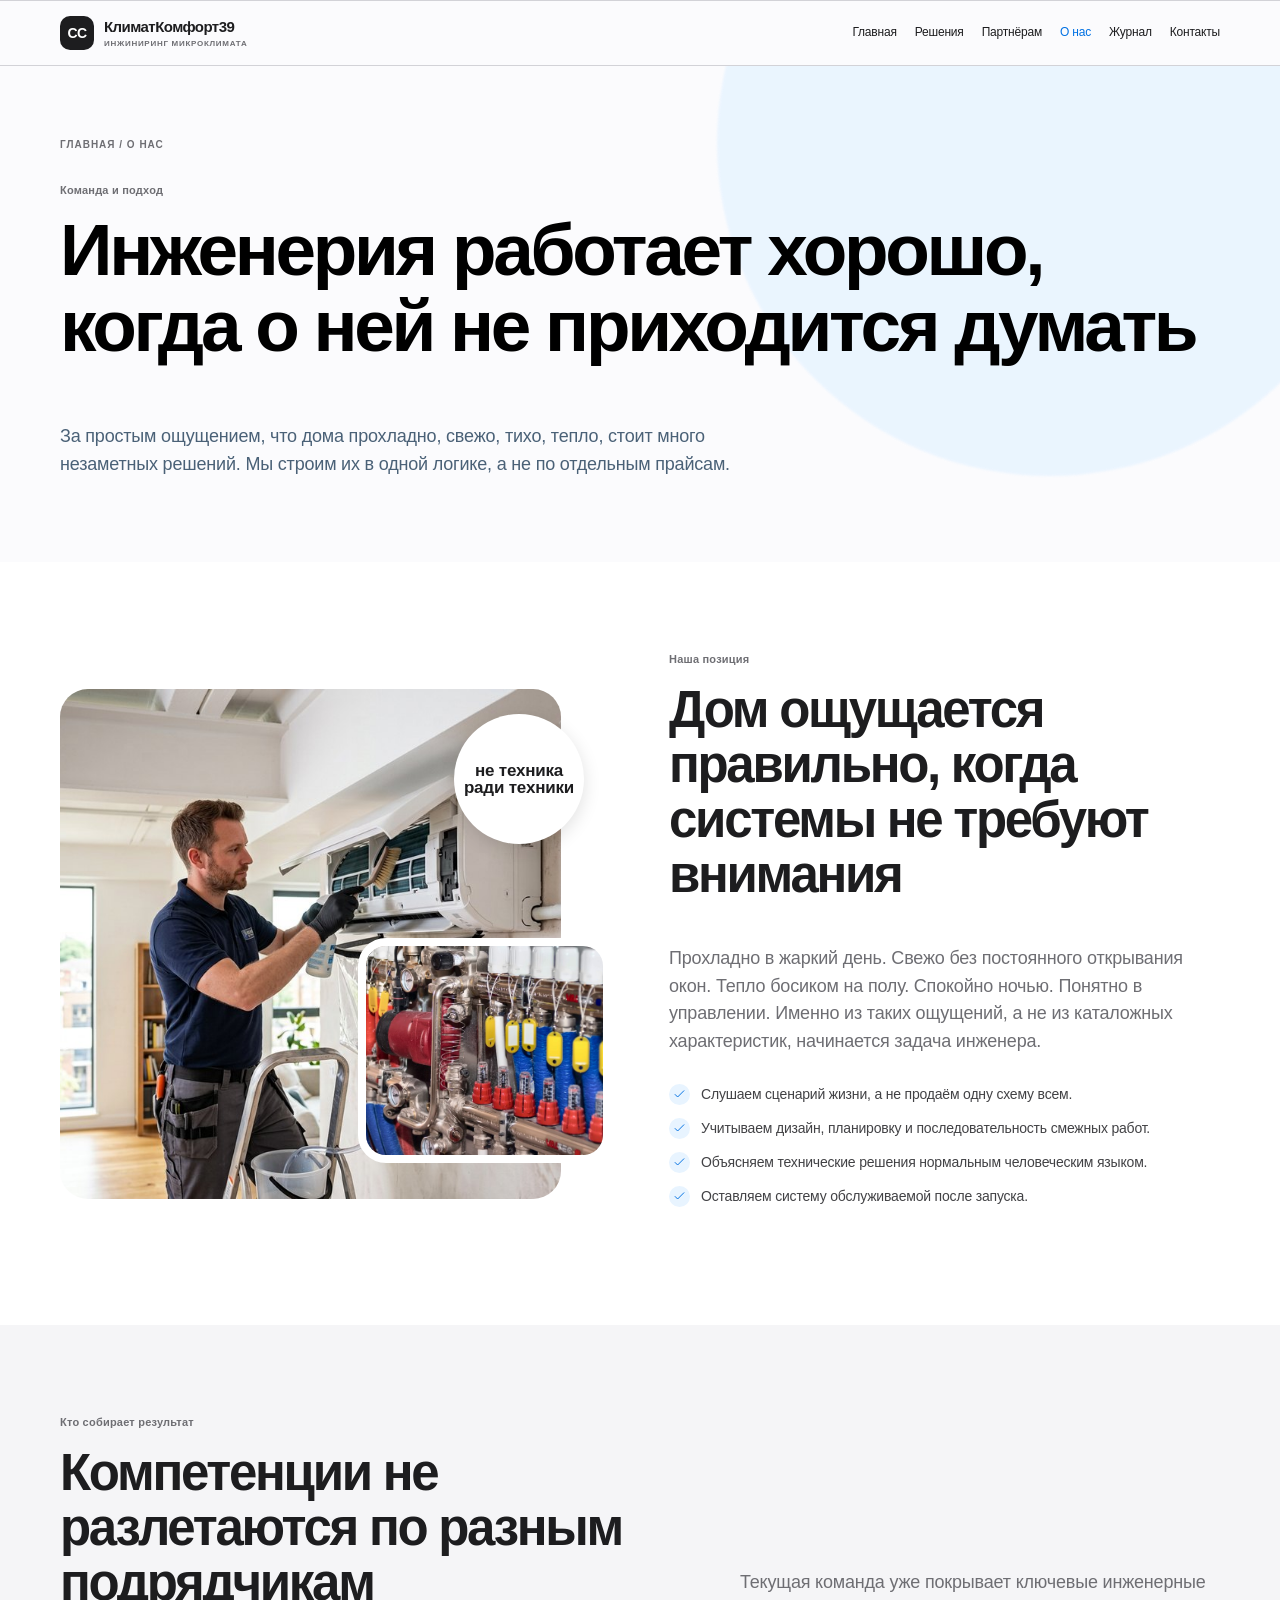
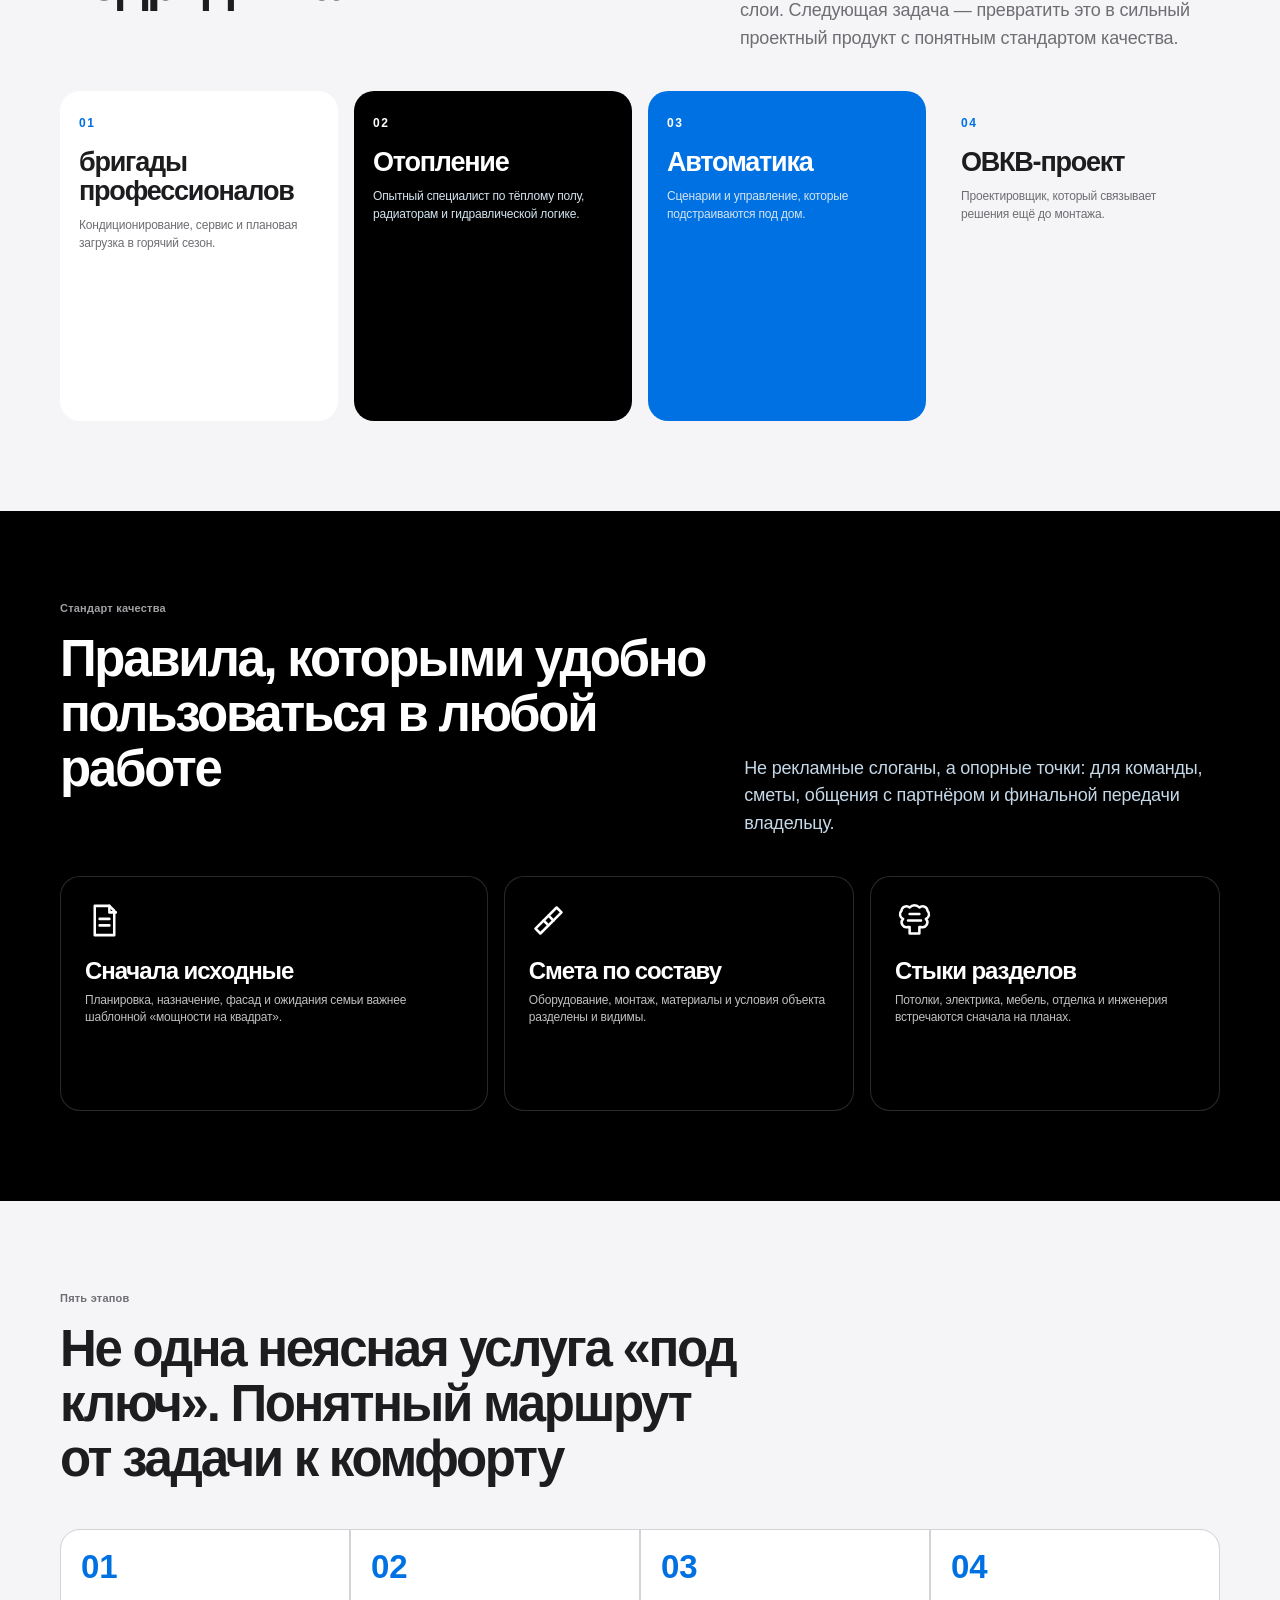
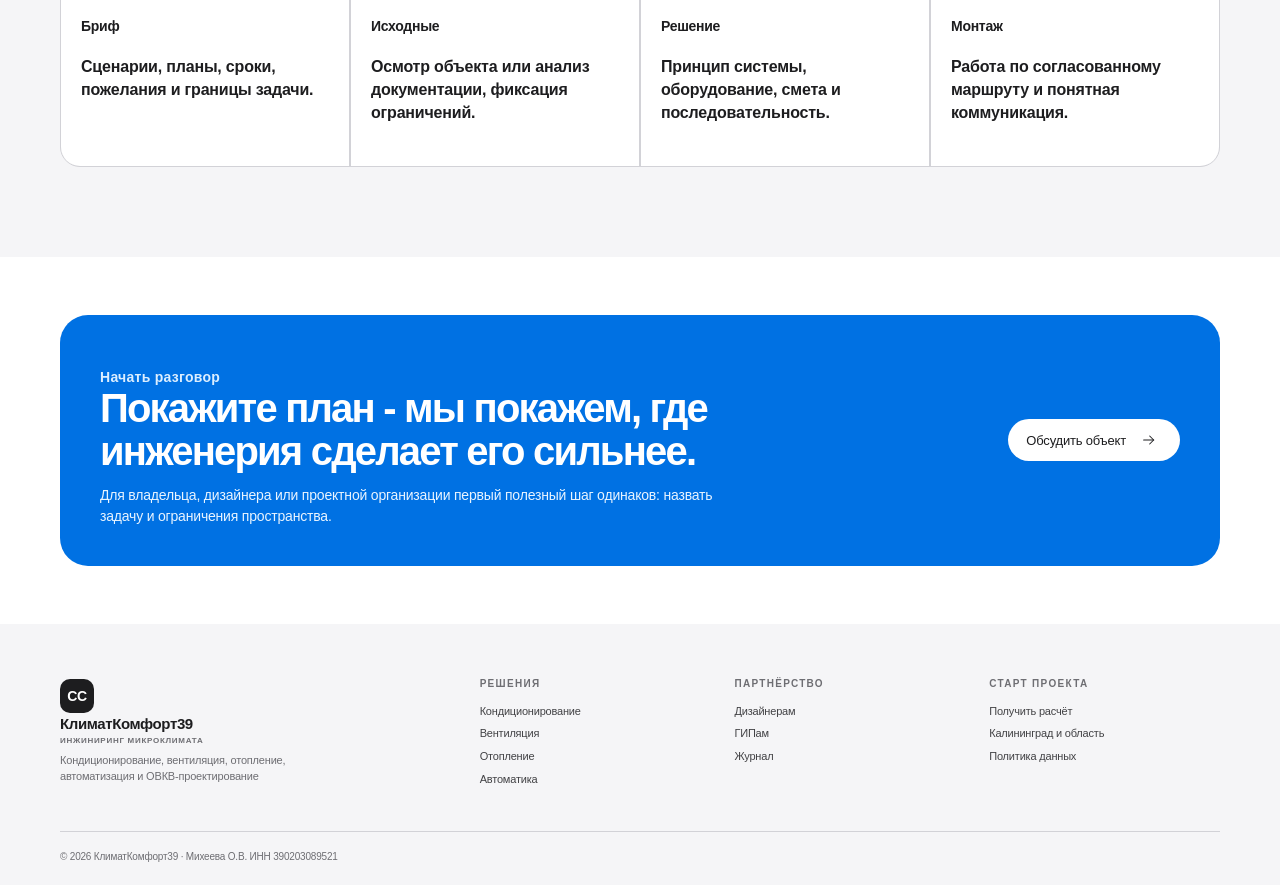
==== about.html @ 6a5a5c06 "Add files via upload" ====
<!doctype html><html lang="ru"><head><meta charset="utf-8"><meta name="viewport" content="width=device-width,initial-scale=1"><meta name="description" content="Команда по кондиционированию, вентиляции, отоплению, автоматике и ОВКВ в Калининграде."><meta name="theme-color" content="#000000"><title>О компании | КлиматКомфорт39</title><style>
:root{--navy:#071d33;--blue:#1956d7;--cyan:#97e9ff;--pink:#ff7462;--lime:#d8ff67;--cream:#fff9ef;--paper:#f2f5f8;--ink:#102b43;--muted:#52677a;--line:rgba(16,43,67,.15);--white:#fff;--shadow:0 22px 62px rgba(7,29,51,.18);--serif:Georgia,"Times New Roman",serif;--sans:Arial,Helvetica,sans-serif}
*{box-sizing:border-box}html{scroll-behavior:smooth}body{margin:0;background:var(--paper);color:var(--ink);font-family:var(--sans);font-size:16px;line-height:1.45}img{max-width:100%;display:block}a{color:inherit;text-decoration:none}button,input,textarea,select{font:inherit}.wrap{width:min(1160px,calc(100% - 36px));margin:auto}.skip{position:absolute;left:-999px}.skip:focus{left:20px;top:20px;background:#fff;padding:10px;z-index:99}.topline{height:9px;background:linear-gradient(90deg,var(--pink),#faad53 24%,var(--lime) 48%,var(--cyan) 72%,#6f72ff)}
.header{background:rgba(255,249,239,.96);border-bottom:1px solid var(--line);position:sticky;top:0;z-index:30}.nav{min-height:76px;display:flex;align-items:center;justify-content:space-between;gap:22px}.logo{display:flex;align-items:center;gap:10px;font-weight:900;letter-spacing:-.06em}.logo-mark{display:grid;place-items:center;width:38px;height:38px;border-radius:10px;background:var(--navy);box-shadow:inset -8px -8px 0 var(--pink);color:var(--cream);font-family:var(--serif);font-size:18px}.logo-text{font-size:17px}.logo-text small{display:block;color:var(--blue);font-size:9px;letter-spacing:.15em;text-transform:uppercase}.menu{display:flex;align-items:center;gap:18px}.menu a{font-size:12px;font-weight:800;color:#2c4760}.menu a.active{color:var(--blue);text-decoration:underline 3px var(--pink);text-underline-offset:8px}.menu a:hover{color:var(--pink)}.menu-btn{display:none;border:1px solid var(--line);background:#fff;border-radius:9px;padding:8px 10px}.mobile-menu{display:none}
.btn{display:inline-flex;align-items:center;gap:10px;padding:14px 19px;border:0;border-radius:999px;background:var(--navy);color:#fff;font-size:13px;font-weight:800;line-height:1;box-shadow:0 7px 0 rgba(7,29,51,.12);transition:.18s transform,.18s box-shadow;cursor:pointer}.btn:hover{transform:translateY(-3px);box-shadow:0 11px 0 rgba(7,29,51,.1)}.btn.pink{background:var(--pink);color:#3e1c28}.btn.lime{background:var(--lime);color:#183126}.btn.white{background:#fff;color:var(--navy)}.btn.line{border:1px solid currentColor;background:transparent;box-shadow:none}.btn .ico{width:16px!important;height:16px!important}.ico{width:26px!important;height:26px!important;min-width:26px!important;max-width:26px!important;max-height:26px!important;display:inline-block!important;vertical-align:middle!important;fill:none;stroke:currentColor;stroke-width:1.8;stroke-linecap:round;stroke-linejoin:round}.eyebrow{display:flex;align-items:center;gap:9px;margin:0 0 14px;color:var(--blue);font-size:10px;font-weight:900;letter-spacing:.16em;text-transform:uppercase}.eyebrow:before{content:"";width:24px;height:3px;border-radius:2px;background:var(--pink)}.eyebrow.light{color:var(--cyan)}.eyebrow.light:before{background:var(--lime)}h1,h2,h3,p{margin-top:0}h1{font:400 clamp(40px,5.7vw,76px)/.96 var(--serif);letter-spacing:-.065em}h2{font:400 clamp(30px,4vw,51px)/1.02 var(--serif);letter-spacing:-.055em}h3{font:400 24px/1.08 var(--serif);letter-spacing:-.035em}.lead{font-size:18px;line-height:1.55;color:#4a6177}.hero{position:relative;overflow:hidden;background:var(--navy);color:#fff}.hero:after{content:"";position:absolute;inset:0;pointer-events:none;background-image:linear-gradient(rgba(255,255,255,.05) 1px,transparent 1px),linear-gradient(90deg,rgba(255,255,255,.05) 1px,transparent 1px);background-size:44px 44px;mask-image:linear-gradient(90deg,#000,transparent 80%)}.hero-inner{position:relative;z-index:1;display:grid;grid-template-columns:1.05fr .95fr;min-height:560px;align-items:center;gap:25px;padding:65px 0}.hero-copy{padding:26px 0}.hero .lead{max-width:590px;color:#d4e3f3}.hero .buttons{margin-top:28px}.buttons{display:flex;flex-wrap:wrap;gap:10px}.hero-art{position:relative;height:470px}.hero-photo{width:100%;height:100%;object-fit:cover;border-radius:26px;transform:rotate(3deg);box-shadow:var(--shadow)}.orb{position:absolute;border-radius:50%;filter:blur(.2px)}.orb.a{width:142px;height:142px;right:-32px;top:-26px;background:var(--lime);mix-blend-mode:screen}.orb.b{width:100px;height:100px;left:-32px;bottom:24px;background:var(--pink)}.floating-card{position:absolute;left:-30px;bottom:48px;max-width:250px;padding:17px;border-radius:15px;background:rgba(255,255,255,.95);color:var(--navy);box-shadow:var(--shadow);transform:rotate(-3deg)}.floating-card b{font-size:12px}.floating-card span{display:block;margin-top:5px;color:#5b7182;font-size:11px}.floating-card .chip{display:inline-block;margin-bottom:7px;padding:4px 8px;background:var(--lime);border-radius:99px;font-weight:900;font-size:9px;text-transform:uppercase}.hero-code{position:absolute;right:28px;bottom:20px;color:var(--lime);font:700 64px/.8 var(--serif);letter-spacing:-.08em}.hero--blue{background:linear-gradient(130deg,#0b2248 0%,#1b58d6 62%,#3e61e8)}.hero--pink{background:linear-gradient(130deg,#171e43,#7c3a81 52%,#ff7462)}.hero--cream{background:var(--cream);color:var(--navy)}.hero--cream .lead{color:#4a6177}.hero--cream:after{background-image:radial-gradient(circle at 85% 20%,rgba(255,116,98,.42),transparent 22%),radial-gradient(circle at 75% 80%,rgba(151,233,255,.75),transparent 20%)}
.statbar{position:relative;z-index:2;margin-top:-45px}.stats{display:grid;grid-template-columns:repeat(4,1fr);overflow:hidden;border-radius:18px;box-shadow:var(--shadow);background:#fff}.stat{padding:20px;border-right:1px solid var(--line)}.stat:last-child{border:0}.stat b{display:block;color:var(--blue);font:400 32px/.95 var(--serif);letter-spacing:-.05em}.stat span{display:block;margin-top:6px;color:#5e7081;font-size:11px;font-weight:700;line-height:1.35}.marquee{overflow:hidden;border-top:1px solid var(--line);border-bottom:1px solid var(--line);background:var(--lime);padding:11px 0;white-space:nowrap}.marquee span{display:inline-block;padding-right:44px;color:var(--navy);font-size:11px;font-weight:900;letter-spacing:.14em;text-transform:uppercase}.section{padding:90px 0}.section.tight{padding:58px 0}.section.dark{background:var(--navy);color:#fff}.section.blue{background:#dff7ff}.section.pink-bg{background:#ffd5cf}.section.lime-bg{background:var(--lime)}.section-head{display:flex;align-items:end;justify-content:space-between;gap:30px;margin-bottom:38px}.section-head .lead{max-width:480px;margin:0}.cards{display:grid;grid-template-columns:repeat(4,1fr);gap:14px}.card{min-height:330px;position:relative;overflow:hidden;border-radius:20px;padding:19px;background:#fff;box-shadow:0 4px 0 rgba(16,43,67,.08)}.card.art{color:#fff;background:var(--navy)}.card.art img{position:absolute;inset:0;width:100%;height:100%;object-fit:cover}.card.art:after{content:"";position:absolute;inset:0;background:linear-gradient(0deg,rgba(7,29,51,.95),rgba(7,29,51,.1) 70%)}.card-content{position:relative;z-index:1;display:flex;height:100%;flex-direction:column}.num{font:900 12px/1 var(--sans);letter-spacing:.14em;color:var(--pink)}.tag{display:inline-block;width:max-content;padding:6px 8px;border:1px solid rgba(255,255,255,.38);border-radius:999px;font-size:9px;font-weight:900;letter-spacing:.08em;text-transform:uppercase}.card h3{margin:15px 0 10px;font-size:27px}.card p{margin:0;color:#d3e4f0;font-size:12px;line-height:1.5}.card .more{margin-top:auto;color:var(--lime);font-size:11px;font-weight:900}.split{display:grid;grid-template-columns:1fr 1fr;gap:65px;align-items:center}.visual-stack{position:relative;min-height:510px}.visual-stack .big{position:absolute;inset:0 50px 0 0;width:calc(100% - 50px);height:100%;object-fit:cover;border-radius:28px;box-shadow:var(--shadow)}.visual-stack .mini{position:absolute;right:0;bottom:36px;width:46%;height:44%;object-fit:cover;border:8px solid var(--paper);border-radius:22px;box-shadow:var(--shadow)}.visual-stack .sticker{position:absolute;right:27px;top:25px;width:130px;height:130px;display:grid;place-items:center;border-radius:50%;background:var(--pink);color:#341d29;text-align:center;font:400 23px/1 var(--serif);transform:rotate(12deg)}.ticks{display:grid;gap:13px;padding:0;margin:28px 0;list-style:none}.ticks li{display:flex;gap:11px;align-items:start;color:#405a70;font-size:14px}.tick{width:21px!important;height:21px!important;min-width:21px!important;padding:3px;border-radius:6px;background:var(--lime);color:var(--navy)}.bento{display:grid;grid-template-columns:1.1fr .9fr .9fr;gap:14px}.bento-item{min-height:235px;border-radius:20px;padding:24px;background:#fff;box-shadow:0 4px 0 rgba(16,43,67,.08)}.bento-item.navy{background:var(--navy);color:#fff}.bento-item.pink{background:var(--pink);color:#3d2530}.bento-item.cyan{background:var(--cyan);color:var(--navy)}.bento-item .ico{width:39px!important;height:39px!important;max-width:39px!important;max-height:39px!important;color:var(--blue)}.bento-item.navy .ico{color:var(--lime)}.bento-item h3{margin:18px 0 8px}.bento-item p{color:inherit;opacity:.75;font-size:12px}.diagram{position:relative;min-height:370px;overflow:hidden;border-radius:24px;background:linear-gradient(135deg,var(--blue),#6e71ff);padding:28px;color:#fff}.diagram:before{content:"";position:absolute;width:520px;height:520px;right:-180px;top:-160px;border:1px solid rgba(255,255,255,.25);border-radius:50%;box-shadow:0 0 0 45px rgba(255,255,255,.04),0 0 0 90px rgba(255,255,255,.04)}.diagram-grid{position:relative;z-index:1;display:grid;grid-template-columns:1fr 1fr;gap:10px;margin-top:26px}.diagram-box{padding:14px;border-radius:13px;border:1px solid rgba(255,255,255,.25);background:rgba(7,29,51,.16);font-size:12px}.diagram-box b{display:block;margin-top:8px;font:400 21px/1 var(--serif)}.diagram .center{position:absolute;z-index:2;right:88px;bottom:55px;width:130px;height:130px;display:grid;place-items:center;border-radius:50%;background:var(--lime);color:var(--navy);text-align:center;font:400 20px/1.1 var(--serif);box-shadow:0 0 0 16px rgba(216,255,103,.15)}.partner-band{position:relative;overflow:hidden;border-radius:28px;padding:56px;background:var(--navy);color:#fff}.partner-band img{position:absolute;inset:0 0 0 44%;width:56%;height:100%;object-fit:cover}.partner-band:after{content:"";position:absolute;inset:0;background:linear-gradient(90deg,var(--navy) 20%,rgba(7,29,51,.82) 52%,rgba(7,29,51,.08))}.partner-band>*{position:relative;z-index:1}.partner-band .lead{color:#d4e5f5;max-width:590px}.equipment{display:grid;grid-template-columns:repeat(3,1fr);gap:14px}.equip{overflow:hidden;border-radius:20px;background:#fff;border:1px solid var(--line)}.equip img{width:100%;height:230px;object-fit:cover;background:#eef0ed}.equip-body{padding:18px}.equip-body h3{margin:10px 0 6px;font-size:22px}.equip-body p{margin:0;color:var(--muted);font-size:12px}.small-note{margin-top:14px;color:#667a8c;font-size:10px}.faq{display:grid;grid-template-columns:.7fr 1.3fr;gap:55px}.faq-list{display:grid;gap:10px}.faq-item{border-radius:13px;background:#fff;overflow:hidden;border:1px solid var(--line)}.faq-item summary{list-style:none;cursor:pointer;padding:17px 47px 17px 17px;font-size:13px;font-weight:900;position:relative}.faq-item summary:after{content:"+";position:absolute;right:17px;top:12px;color:var(--pink);font:400 25px var(--serif)}.faq-item[open] summary:after{content:"−"}.faq-item div{padding:0 17px 17px;color:#526a7e;font-size:12px;line-height:1.55}.cta{display:flex;align-items:center;justify-content:space-between;gap:25px;border-radius:25px;padding:40px;background:linear-gradient(120deg,var(--pink),#ffad56);color:#3a2430}.cta h2{max-width:680px;margin:0;font-size:40px}.cta p{max-width:640px;margin:12px 0 0;font-size:14px}.page-top{position:relative;overflow:hidden;padding:72px 0 65px;background:var(--navy);color:#fff}.page-top:after{content:"";position:absolute;right:-8vw;top:-20vw;width:52vw;height:52vw;border-radius:50%;background:var(--pink);opacity:.7;filter:blur(1px)}.page-top .wrap{position:relative;z-index:1}.crumb{margin-bottom:30px;font-size:10px;font-weight:900;letter-spacing:.1em;text-transform:uppercase;color:var(--cyan)}.page-top .lead{max-width:690px;color:#d7e5f4}.page-top.blue{background:linear-gradient(125deg,#093060,var(--blue))}.page-top.cream{background:var(--cream);color:var(--navy)}.page-top.cream .lead{color:#4a6177}.page-top.cream:after{background:var(--cyan);opacity:.85}.service-nav{display:flex;flex-wrap:wrap;gap:9px;margin-bottom:36px}.service-nav a{padding:9px 12px;border-radius:999px;background:#fff;border:1px solid var(--line);font-size:11px;font-weight:900}.service-nav a:hover{background:var(--lime)}.service-block{display:grid;grid-template-columns:.9fr 1.1fr;gap:20px;margin:32px 0;padding:22px;border-radius:24px;background:#fff;box-shadow:0 4px 0 rgba(16,43,67,.06)}.service-block.reverse{grid-template-columns:1.1fr .9fr}.service-block .photo{min-height:320px;width:100%;height:100%;object-fit:cover;border-radius:17px}.service-copy{padding:15px}.service-copy p{color:var(--muted);font-size:14px}.micro-grid{display:grid;grid-template-columns:1fr 1fr;gap:9px;margin-top:20px}.micro{padding:13px;border-radius:12px;background:var(--paper);font-size:11px;font-weight:700;color:#38546a}.micro .ico{display:block;margin-bottom:7px;color:var(--blue);width:22px!important;height:22px!important}.models{display:grid;grid-template-columns:1fr 1fr;gap:14px}.model{display:grid;grid-template-columns:.73fr 1.27fr;min-height:300px;overflow:hidden;border-radius:20px;background:#fff;box-shadow:0 4px 0 rgba(16,43,67,.07)}.model img{width:100%;height:100%;object-fit:cover}.model div{padding:21px}.model h3{margin:13px 0 8px}.model p{font-size:12px;color:var(--muted)}.pills{display:flex;flex-wrap:wrap;gap:6px;margin-top:15px}.pill{padding:5px 8px;border-radius:999px;background:var(--cyan);font-size:9px;font-weight:900}.price-grid{display:grid;grid-template-columns:repeat(3,1fr);gap:14px}.price{min-height:310px;padding:24px;border-radius:20px;background:#fff;box-shadow:0 4px 0 rgba(16,43,67,.08)}.price.featured{background:var(--navy);color:#fff;transform:translateY(-12px)}.price .amount{margin:24px 0 7px;color:var(--pink);font:400 32px/1 var(--serif)}.price.featured .amount{color:var(--lime)}.price p{font-size:12px;color:var(--muted)}.price.featured p{color:#d1e1ed}.price ul{padding-left:16px;font-size:11px;line-height:1.7}.video-card{overflow:hidden;border-radius:25px;background:var(--navy);box-shadow:var(--shadow)}.video-card video{display:block;width:100%;aspect-ratio:16/9}.video-poster{position:relative;aspect-ratio:16/9;overflow:hidden}.video-poster img{width:100%;height:100%;object-fit:cover}.video-poster:after{content:"";position:absolute;inset:0;background:linear-gradient(90deg,rgba(7,29,51,.78),rgba(7,29,51,.06))}.video-play{position:absolute;z-index:1;left:28px;bottom:28px;display:flex;align-items:center;gap:12px;color:#fff;font:400 28px/1 var(--serif)}.video-play .ico{width:48px!important;height:48px!important;max-width:48px!important;max-height:48px!important;padding:12px;border-radius:50%;background:var(--lime);color:var(--navy)}.video-caption{display:flex;justify-content:space-between;padding:13px 17px;color:#d5e4f0;font-size:11px}.timeline{display:grid;grid-template-columns:repeat(4,1fr);gap:2px;background:var(--line);border:1px solid var(--line);border-radius:20px;overflow:hidden}.step{min-height:210px;padding:20px;background:#fff}.step b{display:block;color:var(--pink);font:400 33px/1 var(--serif)}.step h3{margin:35px 0 7px;font:900 14px var(--sans);letter-spacing:-.02em}.step p{margin:0;color:var(--muted);font-size:11px}.form-zone{display:grid;grid-template-columns:.75fr 1.25fr;gap:20px}.form-card{padding:28px;border-radius:24px;background:#fff;box-shadow:var(--shadow)}.form-grid{display:grid;grid-template-columns:1fr 1fr;gap:12px}.field{display:grid;gap:5px}.field.wide{grid-column:1/-1}.field label{font-size:10px;font-weight:900;letter-spacing:.07em;text-transform:uppercase;color:#476177}.field input,.field textarea,.field select{width:100%;padding:12px;border:1px solid #cbd8e2;border-radius:10px;background:#f9fcff;color:var(--ink);outline:none}.field textarea{min-height:110px;resize:vertical}.form-note,.status{margin:14px 0 0;color:#718396;font-size:10px}.contact-art{min-height:420px;padding:31px;border-radius:24px;background:linear-gradient(135deg,#1b5ce5,#12336f);color:#fff;position:relative;overflow:hidden}.contact-art:after{content:"";position:absolute;width:400px;height:400px;right:-130px;bottom:-160px;border-radius:50%;border:65px solid var(--lime);opacity:.8}.contact-points{position:relative;z-index:1;display:grid;gap:14px;margin-top:26px}.contact-point{display:flex;align-items:center;gap:13px;padding:12px;border:1px solid rgba(255,255,255,.25);border-radius:13px;background:rgba(255,255,255,.08)}.contact-point .ico{color:var(--lime)}.contact-point b{display:block;font-size:12px}.contact-point span{display:block;margin-top:2px;font-size:10px;color:#d3e3f2}.articles{display:grid;grid-template-columns:1.25fr .75fr;gap:16px}.article-card{overflow:hidden;border-radius:22px;background:#fff;box-shadow:0 4px 0 rgba(16,43,67,.08)}.article-card img{width:100%;height:245px;object-fit:cover}.article-card .inside{padding:22px}.article-card .meta{font-size:10px;font-weight:900;letter-spacing:.1em;color:var(--blue);text-transform:uppercase}.article-card h2{margin:12px 0;font-size:32px}.article-card p{color:var(--muted);font-size:13px}.side-stack{display:grid;gap:16px}.mini-article{min-height:210px;border-radius:22px;padding:23px;background:var(--navy);color:#fff}.mini-article.pink{background:var(--pink);color:#392331}.mini-article h3{margin:18px 0 8px;font-size:25px}.mini-article p{font-size:12px;opacity:.75}.article{display:grid;grid-template-columns:1fr 285px;gap:58px;padding:75px 0;border-top:1px solid var(--line)}.prose h2{font-size:42px}.prose h3{margin:32px 0 10px;font:900 18px var(--sans);letter-spacing:-.02em}.prose p,.prose li{color:#405c72;font-size:14px;line-height:1.65}.prose li{margin-bottom:7px}.answer{margin:22px 0;padding:19px;border-left:5px solid var(--pink);border-radius:0 15px 15px 0;background:#fff0ed;color:#4a4552;font-size:14px;line-height:1.6}.answer b{color:var(--navy)}.aside{height:max-content;position:sticky;top:100px;padding:20px;border-radius:18px;background:#fff}.aside b{display:block;margin-bottom:8px;font-size:12px}.aside a{display:block;padding:9px 0;border-bottom:1px solid var(--line);color:#45637a;font-size:11px}.legal{max-width:800px}.legal h2{margin:34px 0 12px;font-size:33px}.legal p,.legal li{color:#486077;font-size:14px}.footer{padding:48px 0 20px;background:var(--navy);color:#d5e4f2}.footgrid{display:grid;grid-template-columns:1.2fr repeat(3,.7fr);gap:24px;padding-bottom:35px}.footer .logo{color:#fff}.footer .logo-mark{background:#fff;color:var(--navy);box-shadow:inset -8px -8px 0 var(--lime)}.footer h4{margin:5px 0 12px;color:var(--lime);font-size:10px;letter-spacing:.13em;text-transform:uppercase}.footer a{display:block;margin:7px 0;color:#c6d8e9;font-size:11px}.footer p{max-width:270px;color:#b6c8d8;font-size:11px}.footline{display:flex;justify-content:space-between;gap:20px;padding-top:18px;border-top:1px solid rgba(255,255,255,.15);font-size:10px;color:#91a7ba}
@media(max-width:860px){.menu{display:none}.menu-btn{display:block}.mobile-menu{display:none;padding:10px 0 15px}.mobile-menu.open{display:grid;gap:7px}.mobile-menu a{padding:11px;border-radius:9px;background:#fff;font-size:12px;font-weight:800}.hero-inner,.split,.faq,.form-zone,.article{grid-template-columns:1fr}.hero-inner{padding:44px 0;min-height:auto}.hero-art{height:360px}.hero-copy{padding:0}.statbar{margin-top:0}.stats{grid-template-columns:1fr 1fr;border-radius:0}.stat:nth-child(2){border-right:0}.stat:nth-child(-n+2){border-bottom:1px solid var(--line)}.section{padding:65px 0}.section-head{display:block}.section-head .lead{margin-top:16px}.cards,.equipment,.bento,.price-grid{grid-template-columns:1fr 1fr}.card{min-height:290px}.visual-stack{min-height:380px}.partner-band{padding:35px}.partner-band img{opacity:.35;inset:0;width:100%}.timeline{grid-template-columns:1fr 1fr}.models{grid-template-columns:1fr}.article{gap:28px}.aside{position:static}.footgrid{grid-template-columns:1fr 1fr}.footer .intro{grid-column:span 2}}
@media(max-width:540px){body{font-size:15px}.wrap{width:min(100% - 26px,1160px)}.nav{min-height:66px}.logo-text{font-size:15px}.hero-art{height:290px}.hero h1{font-size:43px}.hero-code{font-size:48px}.floating-card{left:8px;bottom:15px}.cards,.equipment,.bento,.price-grid{grid-template-columns:1fr}.card{min-height:310px}.split{gap:34px}.visual-stack{min-height:300px}.visual-stack .big{inset:0 25px 0 0;width:calc(100% - 25px)}.visual-stack .mini{border-width:5px}.visual-stack .sticker{width:95px;height:95px;right:8px;font-size:17px}.faq{gap:30px}.cta{display:block;padding:28px}.cta h2{font-size:32px}.cta .btn{margin-top:18px}.service-block,.service-block.reverse{grid-template-columns:1fr;padding:12px}.service-block .photo{min-height:235px}.micro-grid{grid-template-columns:1fr 1fr}.model{grid-template-columns:.75fr 1.25fr}.model h3{font-size:21px}.model div{padding:15px}.timeline{grid-template-columns:1fr}.step{min-height:170px}.form-grid{grid-template-columns:1fr}.field.wide{grid-column:auto}.articles{grid-template-columns:1fr}.article-card h2{font-size:28px}.footgrid{grid-template-columns:1fr 1fr}.footline{display:block}.footline span{display:block;margin:5px 0}}

:root{--navy:#000;--blue:#0071e3;--cyan:#e8f4ff;--pink:#0071e3;--lime:#fff;--cream:#fbfbfd;--paper:#fff;--ink:#1d1d1f;--muted:#6e6e73;--line:rgba(29,29,31,.16);--white:#fff;--shadow:0 8px 28px rgba(0,0,0,.10);--serif:-apple-system,BlinkMacSystemFont,"SF Pro Display","Helvetica Neue",Arial,sans-serif;--sans:-apple-system,BlinkMacSystemFont,"SF Pro Text","Helvetica Neue",Arial,sans-serif}
body{background:#fff;color:#1d1d1f;font-family:var(--sans);letter-spacing:-.012em}.topline{height:1px;background:#d2d2d7}.header{background:rgba(251,251,253,.92);border-color:#d2d2d7;backdrop-filter:saturate(180%) blur(18px)}.nav{min-height:64px}.logo{letter-spacing:-.035em}.logo-mark{width:34px;height:34px;border-radius:10px;background:#1d1d1f;box-shadow:none;color:#fff;font-family:var(--sans);font-weight:700;font-size:14px}.logo-text{font-size:15px}.logo-text small{color:#6e6e73;font-size:8px;letter-spacing:.09em}.menu a{color:#1d1d1f;font-size:12px;font-weight:500}.menu a.active{color:#0071e3;text-decoration:none}.menu a:hover{color:#0071e3}.menu-btn{border-color:#d2d2d7;background:#fff;color:#1d1d1f}.eyebrow{gap:0;color:#6e6e73;font-size:11px;font-weight:600;letter-spacing:.02em;text-transform:none}.eyebrow:before{display:none}.eyebrow.light{color:#a1a1a6}.eyebrow.light:before{display:none}h1,h2,h3{font-family:var(--sans);font-weight:600;letter-spacing:-.045em}h1{line-height:1.03}h2{line-height:1.08}h3{font-weight:600}.lead{color:#6e6e73}.btn{border-radius:980px;background:#0071e3;color:#fff;box-shadow:none;font-weight:500;padding:13px 18px}.btn:hover{transform:none;box-shadow:none;background:#0077ed}.btn.pink{background:#0071e3;color:#fff}.btn.lime{background:#fff;color:#1d1d1f}.btn.white{background:#fff;color:#1d1d1f}.btn.line{border-color:#0071e3;color:#0071e3}.ico{stroke-width:1.55}.hero,.hero--blue,.hero--pink{background:#000}.hero:after{opacity:.42}.hero .lead{color:#a1a1a6}.hero-inner{min-height:580px}.hero-photo{border-radius:30px;transform:none;box-shadow:none}.orb.a{background:#c7e5ff;mix-blend-mode:normal;opacity:.75}.orb.b{background:#0071e3}.floating-card{border-radius:18px;box-shadow:0 12px 35px rgba(0,0,0,.25);transform:none}.floating-card .chip{background:#e8f4ff;color:#0071e3}.hero-code{color:#f5f5f7}.stats{box-shadow:none;border:1px solid #d2d2d7;border-radius:20px}.stat{padding:23px;background:#fff}.stat b{color:#1d1d1f;font-family:var(--sans);font-size:27px;font-weight:600}.stat span{color:#6e6e73}.marquee{background:#f5f5f7;border-color:#d2d2d7}.marquee span{color:#1d1d1f;font-weight:600;letter-spacing:.06em}.section{background:#fff}.section.dark{background:#000}.section.blue,.section.pink-bg,.section.lime-bg{background:#f5f5f7}.cards{gap:16px}.card{border-radius:20px;box-shadow:none;background:#f5f5f7}.card.art{background:#000}.card.art:after{background:linear-gradient(0deg,rgba(0,0,0,.86),rgba(0,0,0,.04) 72%)}.num{color:#0071e3;font-weight:600}.card .more{color:#fff}.split{gap:58px}.visual-stack .big,.visual-stack .mini{border-radius:28px;box-shadow:none}.visual-stack .mini{border-color:#fff}.visual-stack .sticker{background:#fff;color:#1d1d1f;box-shadow:0 5px 18px rgba(0,0,0,.12);transform:none;font-family:var(--sans);font-weight:600;font-size:17px}.ticks li{color:#424245}.tick{background:#e8f4ff;color:#0071e3;border-radius:50%}.bento{gap:16px}.bento-item{border-radius:20px;background:#f5f5f7;box-shadow:none}.bento-item.navy{background:#000}.bento-item.pink,.bento-item.cyan{background:#f5f5f7;color:#1d1d1f}.bento-item .ico{color:#0071e3}.bento-item.navy .ico{color:#fff}.diagram{background:#000;border-radius:28px}.diagram .center{top:26px;right:38px;bottom:auto;width:108px;height:108px;background:#fff;color:#1d1d1f;box-shadow:none;font-family:var(--sans);font-weight:600;font-size:16px}.diagram-grid{margin-top:118px}.diagram-box{background:#1d1d1f;border-color:#424245;border-radius:16px}.diagram-box b{font-family:var(--sans);font-weight:600}.partner-band{background:#000;border-radius:28px}.partner-band:after{background:linear-gradient(90deg,#000 18%,rgba(0,0,0,.8) 52%,rgba(0,0,0,.08))}.equipment{gap:16px}.equip{border:0;border-radius:20px;background:#f5f5f7}.equip-body h3{font-family:var(--sans);font-weight:600}.small-note{color:#6e6e73}.faq-item{border-color:#d2d2d7;border-radius:18px}.faq-item summary{font-weight:600}.faq-item summary:after{color:#0071e3}.faq-item div{color:#6e6e73}.cta{border-radius:28px;background:#0071e3;color:#fff}.cta .eyebrow{color:#dbeeff}.cta .eyebrow:before{display:none}.cta p{color:#e8f4ff}.page-top{background:#000}.page-top.blue{background:#000}.page-top.cream{background:#fbfbfd}.page-top.cream:after{background:#e8f4ff}.crumb{color:#6e6e73}.service-nav a{border-color:#d2d2d7;border-radius:980px;font-weight:500}.service-nav a:hover{background:#e8f4ff}.service-block{border-radius:24px;background:#f5f5f7;box-shadow:none}.service-block .photo{border-radius:18px}.service-copy p{color:#6e6e73}.micro{border-radius:14px;background:#fff;color:#424245}.micro .ico{color:#0071e3}.models{gap:16px}.model{border-radius:20px;background:#f5f5f7;box-shadow:none}.model img{object-fit:contain;background:#fff}.pill{background:#e8f4ff;color:#0066cc}.price{border-radius:20px;background:#f5f5f7;box-shadow:none}.price.featured{background:#000;transform:none}.price .amount{color:#0071e3;font-family:var(--sans);font-weight:600}.price.featured .amount{color:#fff}.video-card{border-radius:28px;box-shadow:none;background:#000}.video-play .ico{background:#fff;color:#0071e3}.timeline{border-color:#d2d2d7;background:#d2d2d7;border-radius:20px}.step{background:#fff}.step b{color:#0071e3;font-family:var(--sans);font-weight:600}.form-card{border-radius:24px;box-shadow:none;border:1px solid #d2d2d7}.field label{color:#6e6e73}.field input,.field textarea,.field select{border-color:#d2d2d7;background:#fff;border-radius:12px}.contact-art{background:#000;border-radius:28px}.contact-art:after{border-color:#0071e3}.contact-point{border-color:#424245;background:#1d1d1f}.contact-point .ico{color:#fff}.article-card{border-radius:22px;background:#f5f5f7;box-shadow:none}.mini-article{border-radius:22px;background:#000}.mini-article.pink{background:#f5f5f7;color:#1d1d1f}.answer{border-color:#0071e3;background:#f5f5f7;color:#424245}.answer b{color:#1d1d1f}.aside{border-radius:18px;background:#f5f5f7}.footer{background:#f5f5f7;color:#424245}.footer .logo{color:#1d1d1f}.footer .logo-mark{background:#1d1d1f;color:#fff;box-shadow:none}.footer h4{color:#6e6e73}.footer a{color:#424245}.footer p{color:#6e6e73}.footline{border-color:#d2d2d7;color:#6e6e73}.consent{display:flex;align-items:flex-start;gap:8px;margin:15px 0;color:#6e6e73;font-size:11px;line-height:1.4}.consent input{margin-top:2px;accent-color:#0071e3}.consent a{color:#0071e3;text-decoration:underline;text-underline-offset:2px}.modal-overlay{position:fixed;inset:0;z-index:999;display:none;place-items:center;padding:20px;background:rgba(0,0,0,.46);backdrop-filter:blur(7px)}.modal-overlay.open{display:grid}.consent-modal{width:min(560px,100%);padding:30px;border-radius:24px;background:#fff;box-shadow:0 18px 60px rgba(0,0,0,.35)}.consent-modal h3{font-size:27px;margin-bottom:12px}.consent-modal p{color:#6e6e73;font-size:13px;line-height:1.55}.consent-modal .buttons{margin-top:18px}
</style></head><body><div class="topline"></div><a class="skip" href="#content">К содержанию</a><header class="header"><div class="wrap nav"><a class="logo" href="index.html" aria-label="КлиматКомфорт39, главная"><span class="logo-mark">CC</span><span class="logo-text">КлиматКомфорт39<small>инжиниринг микроклимата</small></span></a><nav class="menu" aria-label="Основное меню"><a class="" href="index.html">Главная</a><a class="" href="services.html">Решения</a><a class="" href="partners.html">Партнёрам</a><a class="active" href="about.html">О нас</a><a class="" href="journal.html">Журнал</a><a class="" href="contacts.html">Контакты</a></nav><button class="menu-btn" type="button" onclick="document.querySelector('.mobile-menu').classList.toggle('open')">Меню</button></div><nav class="wrap mobile-menu" aria-label="Мобильное меню"><a href="index.html">Главная</a><a href="services.html">Решения</a><a href="partners.html">Партнёрам</a><a href="about.html">О нас</a><a href="journal.html">Журнал</a><a href="contacts.html">Контакты</a></nav></header><main id="content"><section class="page-top cream"><div class="wrap"><p class="crumb">Главная / О нас</p><p class="eyebrow">Команда и подход</p><h1>Инженерия работает хорошо,<br>когда о ней не приходится думать</h1><p class="lead">За простым ощущением, что дома прохладно, свежо, тихо, тепло, стоит много незаметных решений. Мы строим их в одной логике, а не по отдельным прайсам.</p></div></section><section class="section"><div class="wrap split"><div class="visual-stack"><img class="big" src="[data-uri]" alt="Профессиональное обслуживание оборудования"><img class="mini" src="[data-uri]" alt="Инженерный узел отопления"><span class="sticker">не техника<br>ради техники</span></div><div><p class="eyebrow">Наша позиция</p><h2>Дом ощущается правильно, когда системы не требуют внимания</h2><p class="lead">Прохладно в жаркий день. Свежо без постоянного открывания окон. Тепло босиком на полу. Спокойно ночью. Понятно в управлении. Именно из таких ощущений, а не из каталожных характеристик, начинается задача инженера.</p><ul class="ticks"><li><svg class="ico tick" viewBox="0 0 24 24" aria-hidden="true"><path d="m5 12 4 4L19 6"/></svg><span>Слушаем сценарий жизни, а не продаём одну схему всем.</span></li><li><svg class="ico tick" viewBox="0 0 24 24" aria-hidden="true"><path d="m5 12 4 4L19 6"/></svg><span>Учитываем дизайн, планировку и последовательность смежных работ.</span></li><li><svg class="ico tick" viewBox="0 0 24 24" aria-hidden="true"><path d="m5 12 4 4L19 6"/></svg><span>Объясняем технические решения нормальным человеческим языком.</span></li><li><svg class="ico tick" viewBox="0 0 24 24" aria-hidden="true"><path d="m5 12 4 4L19 6"/></svg><span>Оставляем систему обслуживаемой после запуска.</span></li></ul></div></div></section><section class="section pink-bg"><div class="wrap"><div class="section-head"><div><p class="eyebrow">Кто собирает результат</p><h2>Компетенции не разлетаются по разным подрядчикам</h2></div><p class="lead">Текущая команда уже покрывает ключевые инженерные слои. Следующая задача — превратить это в сильный проектный продукт с понятным стандартом качества.</p></div><div class="cards"><div class="card" style="background:#fff"><span class="num">01</span><h3 style="color:var(--ink)">бригады профессионалов</h3><p style="color:var(--muted)">Кондиционирование, сервис и плановая загрузка в горячий сезон.</p></div><div class="card" style="background:var(--navy)"><span class="num" style="color:#fff">02</span><h3 style="color:#fff">Отопление</h3><p>Опытный специалист по тёплому полу, радиаторам и гидравлической логике.</p></div><div class="card" style="background:var(--blue);color:#fff"><span class="num" style="color:#fff">03</span><h3 style="color:#fff">Автоматика</h3><p>Сценарии и управление, которые подстраиваются под дом.</p></div><div class="card" style="background:#f5f5f7;color:#1d1d1f"><span class="num" style="color:#0071e3">04</span><h3 style="color:#1d1d1f">ОВКВ-проект</h3><p style="color:#6e6e73">Проектировщик, который связывает решения ещё до монтажа.</p></div></div></div></section><section class="section dark"><div class="wrap"><div class="section-head"><div><p class="eyebrow light">Стандарт качества</p><h2>Правила, которыми удобно пользоваться в любой работе</h2></div><p class="lead" style="color:#c5d8e7">Не рекламные слоганы, а опорные точки: для команды, сметы, общения с партнёром и финальной передачи владельцу.</p></div><div class="bento"><div class="bento-item navy" style="border:1px solid rgba(255,255,255,.16)"><svg class="ico" viewBox="0 0 24 24" aria-hidden="true"><path d="M6 3h9l3 3v15H6V3Z"/><path d="M15 3v4h4M9 11h6M9 15h6"/></svg><h3>Сначала исходные</h3><p>Планировка, назначение, фасад и ожидания семьи важнее шаблонной «мощности на квадрат».</p></div><div class="bento-item navy" style="border:1px solid rgba(255,255,255,.16)"><svg class="ico" viewBox="0 0 24 24" aria-hidden="true"><path d="m4 17 13-13 3 3L7 20l-3-3Z"/><path d="m12 9 3 3M9 12l3 3"/></svg><h3>Смета по составу</h3><p>Оборудование, монтаж, материалы и условия объекта разделены и видимы.</p></div><div class="bento-item navy" style="border:1px solid rgba(255,255,255,.16)"><svg class="ico" viewBox="0 0 24 24" aria-hidden="true"><path d="M9 4a3 3 0 0 0-5 2 3 3 0 0 0 1 5 3 3 0 0 0 3 5h1v4h6v-4h1a3 3 0 0 0 3-5 3 3 0 0 0 1-5 3 3 0 0 0-5-2 4 4 0 0 0-6 0Z"/><path d="M9 8h6M8 12h8"/></svg><h3>Стыки разделов</h3><p>Потолки, электрика, мебель, отделка и инженерия встречаются сначала на планах.</p></div></div></div></section><section class="section blue"><div class="wrap"><p class="eyebrow">Пять этапов</p><h2 style="max-width:680px">Не одна неясная услуга «под ключ». Понятный маршрут от задачи к комфорту</h2><div class="timeline" style="margin-top:35px"><div class="step"><b>01</b><h3>Бриф</h3><h4>Сценарии, планы, сроки, пожелания и границы задачи.</h4></div><div class="step"><b>02</b><h3>Исходные</h3><h4>Осмотр объекта или анализ документации, фиксация ограничений.</h4></div><div class="step"><b>03</b><h3>Решение</h3><h4>Принцип системы, оборудование, смета и последовательность.</h4></div><div class="step"><b>04</b><h3>Монтаж</h3><h4>Работа по согласованному маршруту и понятная коммуникация.</h4></div></div></div></section><section class="section tight"><div class="wrap"><div class="cta"><div><p class="eyebrow">Начать разговор</p><h2>Покажите план - мы покажем, где инженерия сделает его сильнее.</h2><p>Для владельца, дизайнера или проектной организации первый полезный шаг одинаков: назвать задачу и ограничения пространства.</p></div><a class="btn white" href="contacts.html">Обсудить объект <svg class="ico" viewBox="0 0 24 24" aria-hidden="true"><path d="M4 12h15"/><path d="m13 6 6 6-6 6"/></svg></a></div></div></section></main><footer class="footer"><div class="wrap"><div class="footgrid"><div class="intro"><a class="logo" href="index.html" aria-label="КлиматКомфорт39, главная"><span class="logo-mark">CC</span><span class="logo-text">КлиматКомфорт39<small>инжиниринг микроклимата</small></span></a><p>Кондиционирование, вентиляция, отопление, автоматизация и ОВКВ-проектирование</p></div><div><h4>Решения</h4><a href="services.html#air">Кондиционирование</a><a href="services.html#vent">Вентиляция</a><a href="services.html#heat">Отопление</a><a href="services.html#auto">Автоматика</a></div><div><h4>Партнёрство</h4><a href="partners.html">Дизайнерам</a><a href="partners.html#org">ГИПам</a><a href="journal.html">Журнал</a></div><div><h4>Старт проекта</h4><a href="contacts.html">Получить расчёт</a><a href="contacts.html">Калининград и область</a><a href="privacy.html">Политика данных</a></div></div><div class="footline"><span>© 2026 КлиматКомфорт39 · Михеева О.В. ИНН 390203089521</span></div></div></footer><div class="modal-overlay" id="consent-modal" role="dialog" aria-modal="true" aria-labelledby="consent-title"><div class="consent-modal"><p class="eyebrow">Персональные данные</p><h3 id="consent-title">Подтверждение согласия</h3><p id="consent-copy">Перед отправкой запроса необходимо подтвердить согласие на обработку персональных данных.</p><div class="buttons"><button class="btn" id="consent-confirm" type="button">Подписать и отправить</button><button class="btn line" id="consent-cancel" type="button">Отмена</button></div></div></div><script>
window.CLIMATCOMFORT_CONFIG = {
  mode: 'demo',
  bitrix24: {
    enabled: false,
    // В production укажите защищённый серверный proxy endpoint, а не публичный webhook Bitrix24.
    proxyEndpoint: '/api/bitrix24/lead',
    entity: 'crm.lead.add',
    defaultSource: 'climatcomfort39.ru'
  }
};
(function () {
  const modal = document.getElementById('consent-modal');
  const copy = document.getElementById('consent-copy');
  const confirm = document.getElementById('consent-confirm');
  const cancel = document.getElementById('consent-cancel');
  let pendingForm = null;

  function openModal(text, form, needsCheck) {
    pendingForm = form || null;
    copy.textContent = text;
    confirm.textContent = needsCheck ? 'Вернуться к согласию' : 'Подписать и отправить';
    confirm.dataset.needsCheck = needsCheck ? '1' : '0';
    modal.classList.add('open');
    confirm.focus();
  }
  function closeModal() { modal.classList.remove('open'); pendingForm = null; }
  function completeSubmission(form) {
    const status = form.querySelector('.status');
    const payload = {
      title: form.dataset.b24Source || window.location.pathname,
      source: form.dataset.b24Source || window.CLIMATCOMFORT_CONFIG.bitrix24.defaultSource,
      fields: Object.fromEntries(new FormData(form).entries()),
      consent: { accepted: true, policy: 'privacy.html', acceptedAt: new Date().toISOString() }
    };
    const b24 = window.CLIMATCOMFORT_CONFIG.bitrix24;
    if (window.CLIMATCOMFORT_CONFIG.mode === 'bitrix24' && b24.enabled && b24.proxyEndpoint) {
      fetch(b24.proxyEndpoint, { method: 'POST', headers: { 'Content-Type': 'application/json' }, body: JSON.stringify(payload) })
        .then(r => { if (!r.ok) throw new Error('CRM request failed'); return r.json(); })
        .then(() => { status.textContent = 'Согласие подтверждено. Запрос передан в CRM Битрикс24.'; form.reset(); })
        .catch(() => { status.textContent = 'Согласие подтверждено. Не удалось передать заявку в CRM; свяжитесь с нами по телефону или e-mail.'; });
    } else {
      status.textContent = 'Согласие подтверждено. В демо-версии заявка не передаётся в CRM. После подключения защищённого API Битрикс24 этот же сценарий создаст лид.';
      form.reset();
    }
  }
  document.querySelectorAll('form[data-b24-form], form[data-demo]').forEach(form => {
    form.addEventListener('submit', event => {
      event.preventDefault();
      const consent = form.querySelector('[data-consent]');
      if (!consent || !consent.checked) {
        openModal('Для подписания соглашения отметьте согласие на обработку персональных данных в форме. Без него запрос не будет отправлен.', form, true);
        return;
      }
      openModal('Нажимая «Подписать и отправить», вы подтверждаете согласие на обработку указанных персональных данных для ответа на запрос и подготовки предложения. Полный текст размещён в Политике обработки персональных данных.', form, false);
    });
  });
  confirm.addEventListener('click', () => {
    if (!pendingForm) return closeModal();
    if (confirm.dataset.needsCheck === '1') {
      const form = pendingForm;
      closeModal();
      form.querySelector('[data-consent]')?.focus();
      return;
    }
    const form = pendingForm;
    closeModal();
    completeSubmission(form);
  });
  cancel.addEventListener('click', closeModal);
  modal.addEventListener('click', event => { if (event.target === modal) closeModal(); });
  document.addEventListener('keydown', event => { if (event.key === 'Escape') closeModal(); });
})();
</script></body></html>
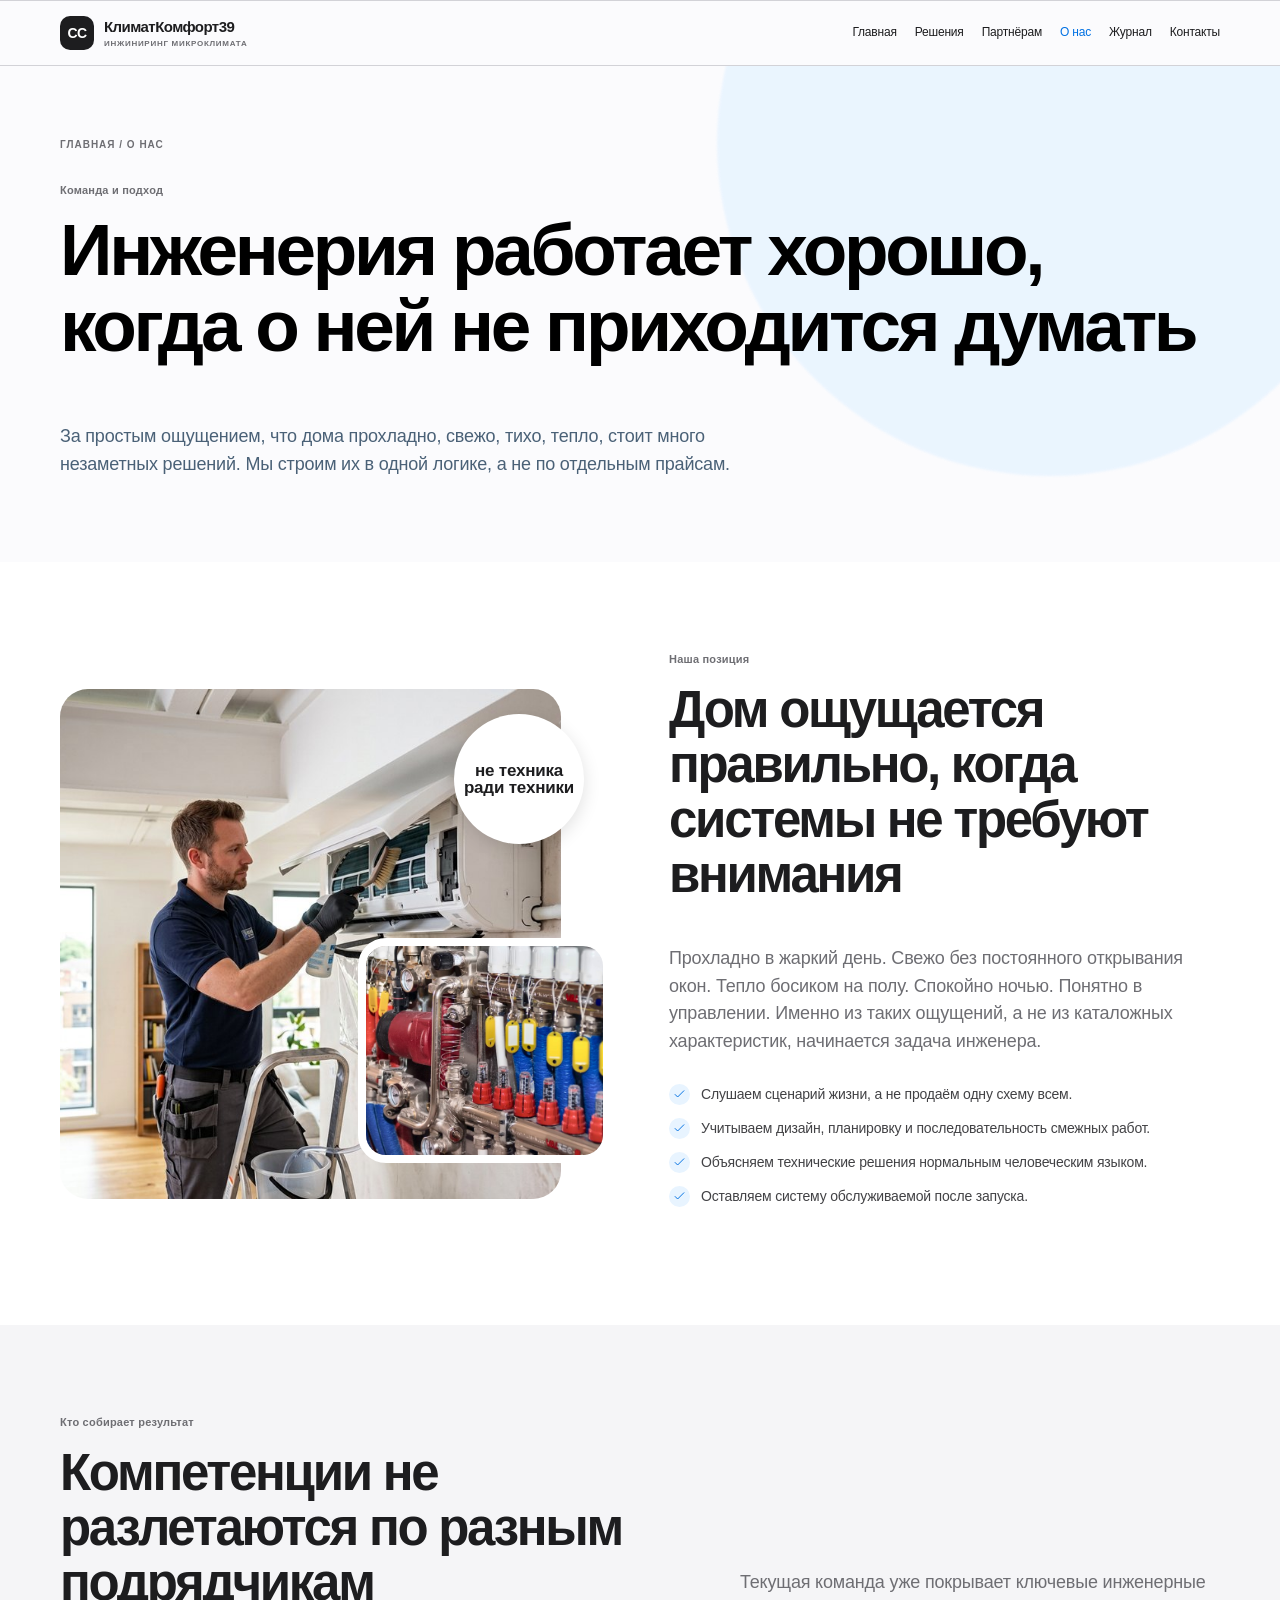
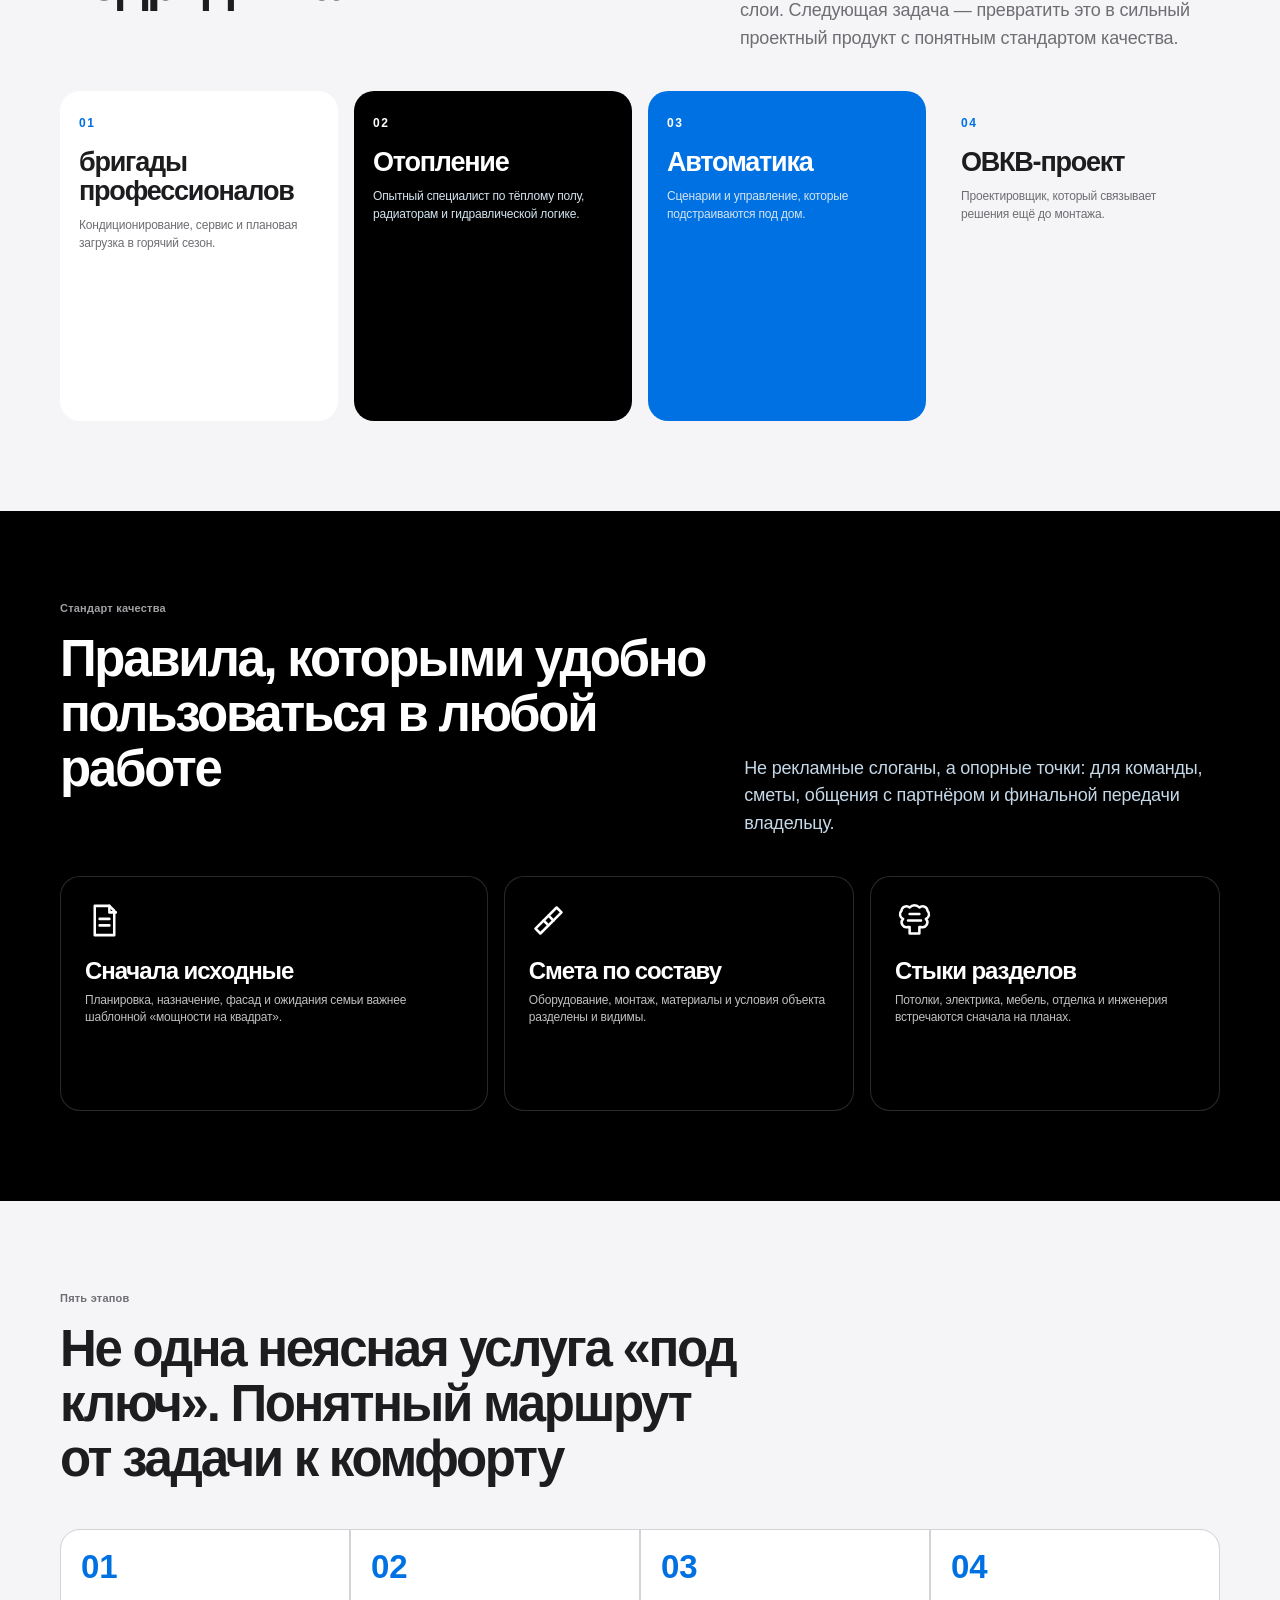
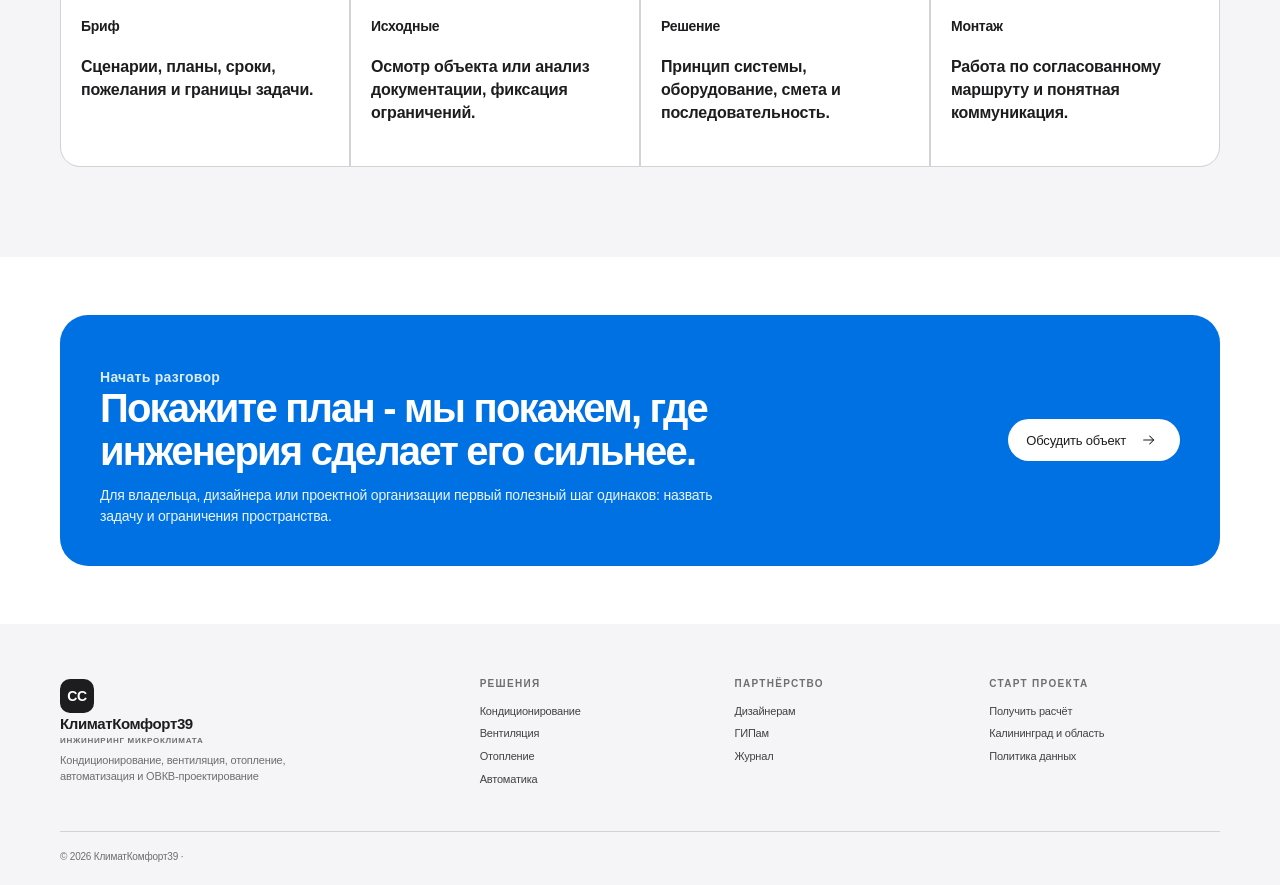
==== commit a247eba9: "about.html" ====
--- a/about.html
+++ b/about.html
@@ -9,9 +9,9 @@
 
 :root{--navy:#000;--blue:#0071e3;--cyan:#e8f4ff;--pink:#0071e3;--lime:#fff;--cream:#fbfbfd;--paper:#fff;--ink:#1d1d1f;--muted:#6e6e73;--line:rgba(29,29,31,.16);--white:#fff;--shadow:0 8px 28px rgba(0,0,0,.10);--serif:-apple-system,BlinkMacSystemFont,"SF Pro Display","Helvetica Neue",Arial,sans-serif;--sans:-apple-system,BlinkMacSystemFont,"SF Pro Text","Helvetica Neue",Arial,sans-serif}
 body{background:#fff;color:#1d1d1f;font-family:var(--sans);letter-spacing:-.012em}.topline{height:1px;background:#d2d2d7}.header{background:rgba(251,251,253,.92);border-color:#d2d2d7;backdrop-filter:saturate(180%) blur(18px)}.nav{min-height:64px}.logo{letter-spacing:-.035em}.logo-mark{width:34px;height:34px;border-radius:10px;background:#1d1d1f;box-shadow:none;color:#fff;font-family:var(--sans);font-weight:700;font-size:14px}.logo-text{font-size:15px}.logo-text small{color:#6e6e73;font-size:8px;letter-spacing:.09em}.menu a{color:#1d1d1f;font-size:12px;font-weight:500}.menu a.active{color:#0071e3;text-decoration:none}.menu a:hover{color:#0071e3}.menu-btn{border-color:#d2d2d7;background:#fff;color:#1d1d1f}.eyebrow{gap:0;color:#6e6e73;font-size:11px;font-weight:600;letter-spacing:.02em;text-transform:none}.eyebrow:before{display:none}.eyebrow.light{color:#a1a1a6}.eyebrow.light:before{display:none}h1,h2,h3{font-family:var(--sans);font-weight:600;letter-spacing:-.045em}h1{line-height:1.03}h2{line-height:1.08}h3{font-weight:600}.lead{color:#6e6e73}.btn{border-radius:980px;background:#0071e3;color:#fff;box-shadow:none;font-weight:500;padding:13px 18px}.btn:hover{transform:none;box-shadow:none;background:#0077ed}.btn.pink{background:#0071e3;color:#fff}.btn.lime{background:#fff;color:#1d1d1f}.btn.white{background:#fff;color:#1d1d1f}.btn.line{border-color:#0071e3;color:#0071e3}.ico{stroke-width:1.55}.hero,.hero--blue,.hero--pink{background:#000}.hero:after{opacity:.42}.hero .lead{color:#a1a1a6}.hero-inner{min-height:580px}.hero-photo{border-radius:30px;transform:none;box-shadow:none}.orb.a{background:#c7e5ff;mix-blend-mode:normal;opacity:.75}.orb.b{background:#0071e3}.floating-card{border-radius:18px;box-shadow:0 12px 35px rgba(0,0,0,.25);transform:none}.floating-card .chip{background:#e8f4ff;color:#0071e3}.hero-code{color:#f5f5f7}.stats{box-shadow:none;border:1px solid #d2d2d7;border-radius:20px}.stat{padding:23px;background:#fff}.stat b{color:#1d1d1f;font-family:var(--sans);font-size:27px;font-weight:600}.stat span{color:#6e6e73}.marquee{background:#f5f5f7;border-color:#d2d2d7}.marquee span{color:#1d1d1f;font-weight:600;letter-spacing:.06em}.section{background:#fff}.section.dark{background:#000}.section.blue,.section.pink-bg,.section.lime-bg{background:#f5f5f7}.cards{gap:16px}.card{border-radius:20px;box-shadow:none;background:#f5f5f7}.card.art{background:#000}.card.art:after{background:linear-gradient(0deg,rgba(0,0,0,.86),rgba(0,0,0,.04) 72%)}.num{color:#0071e3;font-weight:600}.card .more{color:#fff}.split{gap:58px}.visual-stack .big,.visual-stack .mini{border-radius:28px;box-shadow:none}.visual-stack .mini{border-color:#fff}.visual-stack .sticker{background:#fff;color:#1d1d1f;box-shadow:0 5px 18px rgba(0,0,0,.12);transform:none;font-family:var(--sans);font-weight:600;font-size:17px}.ticks li{color:#424245}.tick{background:#e8f4ff;color:#0071e3;border-radius:50%}.bento{gap:16px}.bento-item{border-radius:20px;background:#f5f5f7;box-shadow:none}.bento-item.navy{background:#000}.bento-item.pink,.bento-item.cyan{background:#f5f5f7;color:#1d1d1f}.bento-item .ico{color:#0071e3}.bento-item.navy .ico{color:#fff}.diagram{background:#000;border-radius:28px}.diagram .center{top:26px;right:38px;bottom:auto;width:108px;height:108px;background:#fff;color:#1d1d1f;box-shadow:none;font-family:var(--sans);font-weight:600;font-size:16px}.diagram-grid{margin-top:118px}.diagram-box{background:#1d1d1f;border-color:#424245;border-radius:16px}.diagram-box b{font-family:var(--sans);font-weight:600}.partner-band{background:#000;border-radius:28px}.partner-band:after{background:linear-gradient(90deg,#000 18%,rgba(0,0,0,.8) 52%,rgba(0,0,0,.08))}.equipment{gap:16px}.equip{border:0;border-radius:20px;background:#f5f5f7}.equip-body h3{font-family:var(--sans);font-weight:600}.small-note{color:#6e6e73}.faq-item{border-color:#d2d2d7;border-radius:18px}.faq-item summary{font-weight:600}.faq-item summary:after{color:#0071e3}.faq-item div{color:#6e6e73}.cta{border-radius:28px;background:#0071e3;color:#fff}.cta .eyebrow{color:#dbeeff}.cta .eyebrow:before{display:none}.cta p{color:#e8f4ff}.page-top{background:#000}.page-top.blue{background:#000}.page-top.cream{background:#fbfbfd}.page-top.cream:after{background:#e8f4ff}.crumb{color:#6e6e73}.service-nav a{border-color:#d2d2d7;border-radius:980px;font-weight:500}.service-nav a:hover{background:#e8f4ff}.service-block{border-radius:24px;background:#f5f5f7;box-shadow:none}.service-block .photo{border-radius:18px}.service-copy p{color:#6e6e73}.micro{border-radius:14px;background:#fff;color:#424245}.micro .ico{color:#0071e3}.models{gap:16px}.model{border-radius:20px;background:#f5f5f7;box-shadow:none}.model img{object-fit:contain;background:#fff}.pill{background:#e8f4ff;color:#0066cc}.price{border-radius:20px;background:#f5f5f7;box-shadow:none}.price.featured{background:#000;transform:none}.price .amount{color:#0071e3;font-family:var(--sans);font-weight:600}.price.featured .amount{color:#fff}.video-card{border-radius:28px;box-shadow:none;background:#000}.video-play .ico{background:#fff;color:#0071e3}.timeline{border-color:#d2d2d7;background:#d2d2d7;border-radius:20px}.step{background:#fff}.step b{color:#0071e3;font-family:var(--sans);font-weight:600}.form-card{border-radius:24px;box-shadow:none;border:1px solid #d2d2d7}.field label{color:#6e6e73}.field input,.field textarea,.field select{border-color:#d2d2d7;background:#fff;border-radius:12px}.contact-art{background:#000;border-radius:28px}.contact-art:after{border-color:#0071e3}.contact-point{border-color:#424245;background:#1d1d1f}.contact-point .ico{color:#fff}.article-card{border-radius:22px;background:#f5f5f7;box-shadow:none}.mini-article{border-radius:22px;background:#000}.mini-article.pink{background:#f5f5f7;color:#1d1d1f}.answer{border-color:#0071e3;background:#f5f5f7;color:#424245}.answer b{color:#1d1d1f}.aside{border-radius:18px;background:#f5f5f7}.footer{background:#f5f5f7;color:#424245}.footer .logo{color:#1d1d1f}.footer .logo-mark{background:#1d1d1f;color:#fff;box-shadow:none}.footer h4{color:#6e6e73}.footer a{color:#424245}.footer p{color:#6e6e73}.footline{border-color:#d2d2d7;color:#6e6e73}.consent{display:flex;align-items:flex-start;gap:8px;margin:15px 0;color:#6e6e73;font-size:11px;line-height:1.4}.consent input{margin-top:2px;accent-color:#0071e3}.consent a{color:#0071e3;text-decoration:underline;text-underline-offset:2px}.modal-overlay{position:fixed;inset:0;z-index:999;display:none;place-items:center;padding:20px;background:rgba(0,0,0,.46);backdrop-filter:blur(7px)}.modal-overlay.open{display:grid}.consent-modal{width:min(560px,100%);padding:30px;border-radius:24px;background:#fff;box-shadow:0 18px 60px rgba(0,0,0,.35)}.consent-modal h3{font-size:27px;margin-bottom:12px}.consent-modal p{color:#6e6e73;font-size:13px;line-height:1.55}.consent-modal .buttons{margin-top:18px}
-</style></head><body><div class="topline"></div><a class="skip" href="#content">К содержанию</a><header class="header"><div class="wrap nav"><a class="logo" href="index.html" aria-label="КлиматКомфорт39, главная"><span class="logo-mark">CC</span><span class="logo-text">КлиматКомфорт39<small>инжиниринг микроклимата</small></span></a><nav class="menu" aria-label="Основное меню"><a class="" href="index.html">Главная</a><a class="" href="services.html">Решения</a><a class="" href="partners.html">Партнёрам</a><a class="active" href="about.html">О нас</a><a class="" href="journal.html">Журнал</a><a class="" href="contacts.html">Контакты</a></nav><button class="menu-btn" type="button" onclick="document.querySelector('.mobile-menu').classList.toggle('open')">Меню</button></div><nav class="wrap mobile-menu" aria-label="Мобильное меню"><a href="index.html">Главная</a><a href="services.html">Решения</a><a href="partners.html">Партнёрам</a><a href="about.html">О нас</a><a href="journal.html">Журнал</a><a href="contacts.html">Контакты</a></nav></header><main id="content"><section class="page-top cream"><div class="wrap"><p class="crumb">Главная / О нас</p><p class="eyebrow">Команда и подход</p><h1>Инженерия работает хорошо,<br>когда о ней не приходится думать</h1><p class="lead">За простым ощущением, что дома прохладно, свежо, тихо, тепло, стоит много незаметных решений. Мы строим их в одной логике, а не по отдельным прайсам.</p></div></section><section class="section"><div class="wrap split"><div class="visual-stack"><img class="big" src="[data-uri]" alt="Профессиональное обслуживание оборудования"><img class="mini" src="[data-uri]